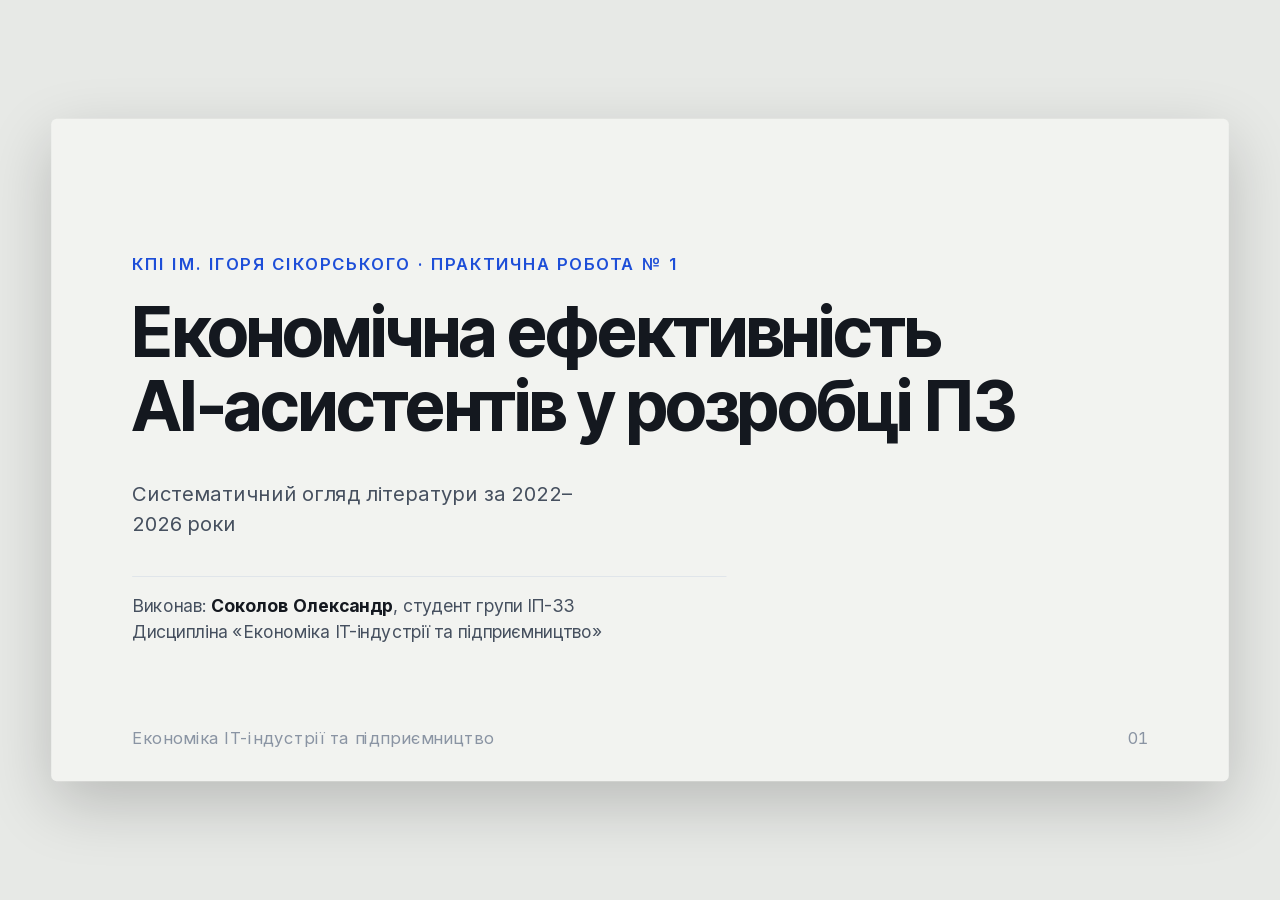
==== labs/01-software-industry-state/docs/deck/index.html @ fb8cca72 "docs(pr1): presentation and speech" ====
<!doctype html>
<html lang="uk">
<head>
<meta charset="utf-8">
<title>Економічна ефективність AI-асистентів у розробці ПЗ – Економіка IT-індустрії та підприємництво</title>
<link rel="stylesheet" href="shared/theme.css">
<style>
  .figure__img { background: #fff; border-radius: 0; }
  .figure__img img { object-fit: contain; }
  .body.fill { flex: 1; min-height: 0; display: flex; }
  .body.fill > * { flex: 1; }
  .cols.split { grid-template-columns: 2.4fr 1fr; }
  .n { color: var(--ink-mute); font-size: .85em; white-space: nowrap; }
  .formula { font-size: 24px; margin: 0 0 8px; }
  .cols > table.tbl { align-self: start; }
  .note { font-size: 16px; color: var(--ink-mute); margin-top: 14px; }
</style>
</head>
<body class="deck">

<!-- 1 -->
<section class="slide slide--cover">
  <p class="eyebrow">КПІ ім. Ігоря Сікорського · Практична робота № 1</p>
  <h1 class="hero">Економічна ефективність<br>AI-асистентів у розробці ПЗ</h1>
  <div class="stack" style="margin-top:40px">
    <p class="lead">Систематичний огляд літератури за 2022–2026 роки</p>
  </div>
  <p class="byline">Виконав: <b>Соколов Олександр</b>, студент групи ІП-33<br>Дисципліна «Економіка IT-індустрії та підприємництво»</p>
  <span class="slide__kicker">Економіка IT-індустрії та підприємництво</span>
  <span class="slide__num"></span>
</section>

<!-- 2 -->
<section class="slide">
  <div class="rule"></div>
  <h1 class="title">Аспект і показники</h1>
  <div class="body">
    <div class="cols">
      <ul class="bullets">
        <li>AI-асистентами користуються 44% розробників у 2023 році і 78% у 2025 році <span class="n">[1, 2]</span></li>
        <li>Основна стаття витрат IT-компанії – зарплата розробників</li>
        <li>Оцінки ефекту від AI в різних дослідженнях сильно відрізняються</li>
      </ul>
      <div class="kv" style="--k:200px">
        <div class="kv__row"><div class="kv__k">Продуктивність</div><div class="kv__v">зміна часу задачі, обсягу роботи</div></div>
        <div class="kv__row"><div class="kv__k">Якість</div><div class="kv__v">вразливості, дефекти, складність</div></div>
        <div class="kv__row"><div class="kv__k">Поширеність</div><div class="kv__v">частка розробників з AI</div></div>
        <div class="kv__row"><div class="kv__k">Вартість</div><div class="kv__v">ціна ліцензії, зарплата</div></div>
        <div class="kv__row"><div class="kv__k">Окупність</div><div class="kv__v">точка беззбитковості</div></div>
      </div>
    </div>
  </div>
  <span class="slide__kicker">Економіка IT-індустрії та підприємництво</span>
  <span class="slide__num"></span>
</section>

<!-- 3 -->
<section class="slide">
  <div class="rule"></div>
  <h1 class="title">Дослідницькі питання</h1>
  <div class="body">
    <div class="kv" style="--k:90px">
      <div class="kv__row"><div class="kv__k">ДП1</div><div class="kv__v">Як AI-асистенти змінюють продуктивність розробників?</div></div>
      <div class="kv__row"><div class="kv__k">ДП2</div><div class="kv__v">Як вони впливають на якість і безпеку коду?</div></div>
      <div class="kv__row"><div class="kv__k">ДП3</div><div class="kv__v">Як змінювались поширеність, довіра і ціни у 2022–2026 роках?</div></div>
      <div class="kv__row"><div class="kv__k">ДП4</div><div class="kv__v">За яких умов AI-асистент окупається?</div></div>
      <div class="kv__row"><div class="kv__k">ДП5</div><div class="kv__v">Чим пояснюється розбіжність оцінок?</div></div>
    </div>
  </div>
  <span class="slide__kicker">Економіка IT-індустрії та підприємництво</span>
  <span class="slide__num"></span>
</section>

<!-- 4 -->
<section class="slide">
  <div class="rule"></div>
  <h1 class="title">Методика</h1>
  <div class="body">
    <div class="cols">
      <ol class="steps">
        <li>Пошук в OpenAlex і arXiv за трьома пошуковими рядками</li>
        <li>Відбір за критеріями: назва, анотація, повний текст</li>
        <li>Оцінка якості досліджень за 5 критеріями, до 5 балів</li>
        <li>Аналіз показників і розрахунок окупності</li>
      </ol>
      <div>
        <table class="tbl">
          <thead><tr><th>Рядок</th><th class="num">OpenAlex</th><th class="num">arXiv</th></tr></thead>
          <tbody>
            <tr><td>S1 продуктивність</td><td class="num">254</td><td class="num">25</td></tr>
            <tr><td>S2 експерименти</td><td class="num">143</td><td class="num">9</td></tr>
            <tr><td>S3 якість коду</td><td class="num">709</td><td class="num">142</td></tr>
            <tr><td>Разом</td><td class="num">1106</td><td class="num">176</td></tr>
          </tbody>
        </table>
        <p class="note">Процедура Кітченхем і Чартерс [3], схема PRISMA 2020 [4]</p>
      </div>
    </div>
  </div>
  <span class="slide__kicker">Економіка IT-індустрії та підприємництво</span>
  <span class="slide__num"></span>
</section>

<!-- 5 -->
<section class="slide">
  <div class="rule"></div>
  <h1 class="title">Результати відбору</h1>
  <div class="body fill">
    <div class="cols split">
      <div class="figure">
        <div class="figure__img"><img src="img/00_blockscheme.png" alt="Схема PRISMA"></div>
        <p class="figure__cap">Схема відбору досліджень</p>
      </div>
      <ul class="bullets">
        <li>843 унікальні публікації</li>
        <li>14 досліджень з пошуку і 4 зі списків літератури</li>
        <li>7 галузевих звітів для річних показників</li>
        <li>Середня оцінка якості 3.8 з 5</li>
      </ul>
    </div>
  </div>
  <span class="slide__kicker">Економіка IT-індустрії та підприємництво</span>
  <span class="slide__num"></span>
</section>

<!-- 6 -->
<section class="slide">
  <div class="rule"></div>
  <h1 class="title">Поширеність AI-інструментів</h1>
  <div class="body fill">
    <div class="cols split">
      <div class="figure">
        <div class="figure__img"><img src="img/02_adoption.png" alt="Поширеність і довіра"></div>
        <p class="figure__cap">Stack Overflow [1, 2, 24], DORA [25, 26], JetBrains [27, 28]</p>
      </div>
      <ul class="bullets">
        <li>У 2025 році AI використовують 78–90% розробників</li>
        <li>Не довіряють точності AI 46% проти 27% у 2023 році</li>
      </ul>
    </div>
  </div>
  <span class="slide__kicker">Економіка IT-індустрії та підприємництво</span>
  <span class="slide__num"></span>
</section>

<!-- 7 -->
<section class="slide">
  <div class="rule"></div>
  <h1 class="title">Вплив на продуктивність</h1>
  <div class="body fill">
    <div class="cols split">
      <div class="figure">
        <div class="figure__img"><img src="img/01_effects.png" alt="Ефекти для продуктивності"></div>
        <p class="figure__cap">Ефект AI-асистентів у включених дослідженнях, %</p>
      </div>
      <ul class="bullets">
        <li>Лабораторні експерименти: від +31 до +56% <span class="n">[8, 11, 22]</span></li>
        <li>Експерименти в компаніях: +21…+26% <span class="n">[14, 17]</span>, у METR −19% <span class="n">[18]</span></li>
        <li>Галузеві звіти: 0…+2% <span class="n">[25, 29]</span></li>
      </ul>
    </div>
  </div>
  <span class="slide__kicker">Економіка IT-індустрії та підприємництво</span>
  <span class="slide__num"></span>
</section>

<!-- 8 -->
<section class="slide">
  <div class="rule"></div>
  <h1 class="title">Чому оцінки відрізняються</h1>
  <div class="body">
    <ul class="bullets">
      <li>Невелика задача з нуля легша за роботу в зрілому проєкті. Метааналіз 23 досліджень: g = 0.33 <span class="n">[39]</span></li>
      <li>Менш досвідчені розробники отримують більший приріст <span class="n">[15, 17]</span></li>
      <li>Ефект з часом слабшає: після переходу на Cursor приріст комітів знизився з 55% до 15% за два місяці <span class="n">[19]</span></li>
      <li>Самооцінка неточна: учасники METR вважали, що працюють на 20% швидше, а насправді працювали на 19% повільніше <span class="n">[18]</span></li>
    </ul>
  </div>
  <span class="slide__kicker">Економіка IT-індустрії та підприємництво</span>
  <span class="slide__num"></span>
</section>

<!-- 9 -->
<section class="slide">
  <div class="rule"></div>
  <h1 class="title">Якість і безпека коду</h1>
  <div class="body">
    <table class="tbl">
      <thead><tr><th>Дослідження</th><th>Показник</th><th class="num">Значення</th></tr></thead>
      <tbody>
        <tr><td>Pearce та ін. [6]</td><td>Програми Copilot з вразливостями</td><td class="num">≈40%</td></tr>
        <tr><td>Perry та ін. [9]</td><td>Безпечні рішення з AI і без AI</td><td class="num">21% і 36%</td></tr>
        <tr><td>He та ін. [19]</td><td>Складність коду після переходу на Cursor</td><td class="num">+41.6%</td></tr>
        <tr><td>Uplevel [29]</td><td>Кількість дефектів у групі з Copilot</td><td class="num">+41%</td></tr>
        <tr><td>DORA [25]</td><td>Стабільність поставок на +25% використання AI</td><td class="num">−7.2%</td></tr>
        <tr><td>Borg та ін. [22]</td><td>Підтримуваність коду</td><td class="num">без змін</td></tr>
      </tbody>
    </table>
  </div>
  <span class="slide__kicker">Економіка IT-індустрії та підприємництво</span>
  <span class="slide__num"></span>
</section>

<!-- 10 -->
<section class="slide">
  <div class="rule"></div>
  <h1 class="title">Розрахунок окупності</h1>
  <div class="body">
    <div class="cols">
      <div>
        <p class="formula">ΔP* = C<sub>інстр</sub> / C<sub>розр</sub> = 19 / 2500 = 0.76%</p>
        <p class="note" style="margin-top:0">Copilot Business [33], медіанна зарплата Middle в Україні [37]</p>
        <ul class="bullets" style="margin-top:24px">
          <li>Ліцензія коштує 0.3–4% зарплати розробника</li>
          <li>Не враховано витрати на дефекти</li>
        </ul>
      </div>
      <table class="tbl">
        <thead><tr><th>Сценарій</th><th class="num">Ефект</th><th class="num">$/міс</th></tr></thead>
        <tbody>
          <tr><td>DORA 2024</td><td class="num">+2.1%</td><td class="num">+33.5</td></tr>
          <tr><td>Song та ін.</td><td class="num">+5.9%</td><td class="num">+128.5</td></tr>
          <tr><td>Cui та ін.</td><td class="num">+26.1%</td><td class="num">+633.5</td></tr>
          <tr><td>METR</td><td class="num">−19%</td><td class="num">−495</td></tr>
        </tbody>
      </table>
    </div>
  </div>
  <span class="slide__kicker">Економіка IT-індустрії та підприємництво</span>
  <span class="slide__num"></span>
</section>

<!-- 11 -->
<section class="slide">
  <div class="rule"></div>
  <h1 class="title">Висновки</h1>
  <div class="body">
    <ol class="steps">
      <li>За 2023–2025 роки частка розробників, які користуються AI, зросла з 44% до 78%, а довіра до результатів знизилась</li>
      <li>В експериментах ефект становить +21…+56%, у реальних проєктах і галузевих звітах він значно менший</li>
      <li>Більшість досліджень якості фіксують більше вразливостей і складніший код</li>
      <li>Ліцензія окупається вже при прирості близько 1%, тому головне – реальний ефект і витрати на якість</li>
    </ol>
  </div>
  <span class="slide__kicker">Економіка IT-індустрії та підприємництво</span>
  <span class="slide__num"></span>
</section>

<!-- 12 -->
<section class="slide">
  <div class="rule"></div>
  <h1 class="title">Основні джерела</h1>
  <div class="body">
    <ol class="srcs" style="--rows:5">
      <li value="2"><b>Stack Overflow</b> Developer Survey 2025</li>
      <li value="6"><b>Pearce H. et al.</b> Asleep at the Keyboard?, 2022</li>
      <li value="8"><b>Peng S. et al.</b> The Impact of AI on Developer Productivity, 2023</li>
      <li value="9"><b>Perry N. et al.</b> Do Users Write More Insecure Code…, 2023</li>
      <li value="17"><b>Cui K. Z. et al.</b> The Effects of Generative AI on High-Skilled Work, 2026</li>
      <li value="18"><b>Becker J. et al.</b> Measuring the Impact of Early-2025 AI…, 2025</li>
      <li value="19"><b>He H. et al.</b> Speed at the Cost of Quality, 2025</li>
      <li value="25"><b>DORA</b> Accelerate State of DevOps Report 2024</li>
      <li value="37"><b>DOU</b> Зарплати розробників – літо 2026</li>
      <li value="39"><b>Maier S. et al.</b> A meta-analysis of the effect of generative AI…, 2026</li>
    </ol>
    <p class="note">Повний список (40 джерел) – у звіті</p>
  </div>
  <span class="slide__kicker">Економіка IT-індустрії та підприємництво</span>
  <span class="slide__num"></span>
</section>

<script src="shared/deck.js"></script>
</body>
</html>
---- labs/01-software-industry-state/docs/deck/shared/theme.css ----
/* Self-hosted Inter — no network fetch at render time. */
@font-face {
  font-family: 'Inter';
  font-style: normal;
  font-weight: 400;
  font-display: swap;
  src: url('fonts/Inter-400-cyrillic-ext.woff2') format('woff2');
  unicode-range: U+0460-052F, U+1C80-1C8A, U+20B4, U+2DE0-2DFF, U+A640-A69F, U+FE2E-FE2F;
}
@font-face {
  font-family: 'Inter';
  font-style: normal;
  font-weight: 400;
  font-display: swap;
  src: url('fonts/Inter-400-cyrillic.woff2') format('woff2');
  unicode-range: U+0301, U+0400-045F, U+0490-0491, U+04B0-04B1, U+2116;
}
@font-face {
  font-family: 'Inter';
  font-style: normal;
  font-weight: 400;
  font-display: swap;
  src: url('fonts/Inter-400-latin-ext.woff2') format('woff2');
  unicode-range: U+0100-02BA, U+02BD-02C5, U+02C7-02CC, U+02CE-02D7, U+02DD-02FF, U+0304, U+0308, U+0329, U+1D00-1DBF, U+1E00-1E9F, U+1EF2-1EFF, U+2020, U+20A0-20AB, U+20AD-20C0, U+2113, U+2C60-2C7F, U+A720-A7FF;
}
@font-face {
  font-family: 'Inter';
  font-style: normal;
  font-weight: 400;
  font-display: swap;
  src: url('fonts/Inter-400-latin.woff2') format('woff2');
  unicode-range: U+0000-00FF, U+0131, U+0152-0153, U+02BB-02BC, U+02C6, U+02DA, U+02DC, U+0304, U+0308, U+0329, U+2000-206F, U+20AC, U+2122, U+2191, U+2193, U+2212, U+2215, U+FEFF, U+FFFD;
}
@font-face {
  font-family: 'Inter';
  font-style: normal;
  font-weight: 500;
  font-display: swap;
  src: url('fonts/Inter-500-cyrillic-ext.woff2') format('woff2');
  unicode-range: U+0460-052F, U+1C80-1C8A, U+20B4, U+2DE0-2DFF, U+A640-A69F, U+FE2E-FE2F;
}
@font-face {
  font-family: 'Inter';
  font-style: normal;
  font-weight: 500;
  font-display: swap;
  src: url('fonts/Inter-500-cyrillic.woff2') format('woff2');
  unicode-range: U+0301, U+0400-045F, U+0490-0491, U+04B0-04B1, U+2116;
}
@font-face {
  font-family: 'Inter';
  font-style: normal;
  font-weight: 500;
  font-display: swap;
  src: url('fonts/Inter-500-latin-ext.woff2') format('woff2');
  unicode-range: U+0100-02BA, U+02BD-02C5, U+02C7-02CC, U+02CE-02D7, U+02DD-02FF, U+0304, U+0308, U+0329, U+1D00-1DBF, U+1E00-1E9F, U+1EF2-1EFF, U+2020, U+20A0-20AB, U+20AD-20C0, U+2113, U+2C60-2C7F, U+A720-A7FF;
}
@font-face {
  font-family: 'Inter';
  font-style: normal;
  font-weight: 500;
  font-display: swap;
  src: url('fonts/Inter-500-latin.woff2') format('woff2');
  unicode-range: U+0000-00FF, U+0131, U+0152-0153, U+02BB-02BC, U+02C6, U+02DA, U+02DC, U+0304, U+0308, U+0329, U+2000-206F, U+20AC, U+2122, U+2191, U+2193, U+2212, U+2215, U+FEFF, U+FFFD;
}
@font-face {
  font-family: 'Inter';
  font-style: normal;
  font-weight: 600;
  font-display: swap;
  src: url('fonts/Inter-600-cyrillic-ext.woff2') format('woff2');
  unicode-range: U+0460-052F, U+1C80-1C8A, U+20B4, U+2DE0-2DFF, U+A640-A69F, U+FE2E-FE2F;
}
@font-face {
  font-family: 'Inter';
  font-style: normal;
  font-weight: 600;
  font-display: swap;
  src: url('fonts/Inter-600-cyrillic.woff2') format('woff2');
  unicode-range: U+0301, U+0400-045F, U+0490-0491, U+04B0-04B1, U+2116;
}
@font-face {
  font-family: 'Inter';
  font-style: normal;
  font-weight: 600;
  font-display: swap;
  src: url('fonts/Inter-600-latin-ext.woff2') format('woff2');
  unicode-range: U+0100-02BA, U+02BD-02C5, U+02C7-02CC, U+02CE-02D7, U+02DD-02FF, U+0304, U+0308, U+0329, U+1D00-1DBF, U+1E00-1E9F, U+1EF2-1EFF, U+2020, U+20A0-20AB, U+20AD-20C0, U+2113, U+2C60-2C7F, U+A720-A7FF;
}
@font-face {
  font-family: 'Inter';
  font-style: normal;
  font-weight: 600;
  font-display: swap;
  src: url('fonts/Inter-600-latin.woff2') format('woff2');
  unicode-range: U+0000-00FF, U+0131, U+0152-0153, U+02BB-02BC, U+02C6, U+02DA, U+02DC, U+0304, U+0308, U+0329, U+2000-206F, U+20AC, U+2122, U+2191, U+2193, U+2212, U+2215, U+FEFF, U+FFFD;
}
@font-face {
  font-family: 'Inter';
  font-style: normal;
  font-weight: 700;
  font-display: swap;
  src: url('fonts/Inter-700-cyrillic-ext.woff2') format('woff2');
  unicode-range: U+0460-052F, U+1C80-1C8A, U+20B4, U+2DE0-2DFF, U+A640-A69F, U+FE2E-FE2F;
}
@font-face {
  font-family: 'Inter';
  font-style: normal;
  font-weight: 700;
  font-display: swap;
  src: url('fonts/Inter-700-cyrillic.woff2') format('woff2');
  unicode-range: U+0301, U+0400-045F, U+0490-0491, U+04B0-04B1, U+2116;
}
@font-face {
  font-family: 'Inter';
  font-style: normal;
  font-weight: 700;
  font-display: swap;
  src: url('fonts/Inter-700-latin-ext.woff2') format('woff2');
  unicode-range: U+0100-02BA, U+02BD-02C5, U+02C7-02CC, U+02CE-02D7, U+02DD-02FF, U+0304, U+0308, U+0329, U+1D00-1DBF, U+1E00-1E9F, U+1EF2-1EFF, U+2020, U+20A0-20AB, U+20AD-20C0, U+2113, U+2C60-2C7F, U+A720-A7FF;
}
@font-face {
  font-family: 'Inter';
  font-style: normal;
  font-weight: 700;
  font-display: swap;
  src: url('fonts/Inter-700-latin.woff2') format('woff2');
  unicode-range: U+0000-00FF, U+0131, U+0152-0153, U+02BB-02BC, U+02C6, U+02DA, U+02DC, U+0304, U+0308, U+0329, U+2000-206F, U+20AC, U+2122, U+2191, U+2193, U+2212, U+2215, U+FEFF, U+FFFD;
}
@font-face {
  font-family: 'Inter Tight';
  font-style: normal;
  font-weight: 500;
  font-display: swap;
  src: url('fonts/InterTight-500-cyrillic-ext.woff2') format('woff2');
  unicode-range: U+0460-052F, U+1C80-1C8A, U+20B4, U+2DE0-2DFF, U+A640-A69F, U+FE2E-FE2F;
}
@font-face {
  font-family: 'Inter Tight';
  font-style: normal;
  font-weight: 500;
  font-display: swap;
  src: url('fonts/InterTight-500-cyrillic.woff2') format('woff2');
  unicode-range: U+0301, U+0400-045F, U+0490-0491, U+04B0-04B1, U+2116;
}
@font-face {
  font-family: 'Inter Tight';
  font-style: normal;
  font-weight: 500;
  font-display: swap;
  src: url('fonts/InterTight-500-latin-ext.woff2') format('woff2');
  unicode-range: U+0100-02BA, U+02BD-02C5, U+02C7-02CC, U+02CE-02D7, U+02DD-02FF, U+0304, U+0308, U+0329, U+1D00-1DBF, U+1E00-1E9F, U+1EF2-1EFF, U+2020, U+20A0-20AB, U+20AD-20C0, U+2113, U+2C60-2C7F, U+A720-A7FF;
}
@font-face {
  font-family: 'Inter Tight';
  font-style: normal;
  font-weight: 500;
  font-display: swap;
  src: url('fonts/InterTight-500-latin.woff2') format('woff2');
  unicode-range: U+0000-00FF, U+0131, U+0152-0153, U+02BB-02BC, U+02C6, U+02DA, U+02DC, U+0304, U+0308, U+0329, U+2000-206F, U+20AC, U+2122, U+2191, U+2193, U+2212, U+2215, U+FEFF, U+FFFD;
}
@font-face {
  font-family: 'Inter Tight';
  font-style: normal;
  font-weight: 600;
  font-display: swap;
  src: url('fonts/InterTight-600-cyrillic-ext.woff2') format('woff2');
  unicode-range: U+0460-052F, U+1C80-1C8A, U+20B4, U+2DE0-2DFF, U+A640-A69F, U+FE2E-FE2F;
}
@font-face {
  font-family: 'Inter Tight';
  font-style: normal;
  font-weight: 600;
  font-display: swap;
  src: url('fonts/InterTight-600-cyrillic.woff2') format('woff2');
  unicode-range: U+0301, U+0400-045F, U+0490-0491, U+04B0-04B1, U+2116;
}
@font-face {
  font-family: 'Inter Tight';
  font-style: normal;
  font-weight: 600;
  font-display: swap;
  src: url('fonts/InterTight-600-latin-ext.woff2') format('woff2');
  unicode-range: U+0100-02BA, U+02BD-02C5, U+02C7-02CC, U+02CE-02D7, U+02DD-02FF, U+0304, U+0308, U+0329, U+1D00-1DBF, U+1E00-1E9F, U+1EF2-1EFF, U+2020, U+20A0-20AB, U+20AD-20C0, U+2113, U+2C60-2C7F, U+A720-A7FF;
}
@font-face {
  font-family: 'Inter Tight';
  font-style: normal;
  font-weight: 600;
  font-display: swap;
  src: url('fonts/InterTight-600-latin.woff2') format('woff2');
  unicode-range: U+0000-00FF, U+0131, U+0152-0153, U+02BB-02BC, U+02C6, U+02DA, U+02DC, U+0304, U+0308, U+0329, U+2000-206F, U+20AC, U+2122, U+2191, U+2193, U+2212, U+2215, U+FEFF, U+FFFD;
}
@font-face {
  font-family: 'Inter Tight';
  font-style: normal;
  font-weight: 700;
  font-display: swap;
  src: url('fonts/InterTight-700-cyrillic-ext.woff2') format('woff2');
  unicode-range: U+0460-052F, U+1C80-1C8A, U+20B4, U+2DE0-2DFF, U+A640-A69F, U+FE2E-FE2F;
}
@font-face {
  font-family: 'Inter Tight';
  font-style: normal;
  font-weight: 700;
  font-display: swap;
  src: url('fonts/InterTight-700-cyrillic.woff2') format('woff2');
  unicode-range: U+0301, U+0400-045F, U+0490-0491, U+04B0-04B1, U+2116;
}
@font-face {
  font-family: 'Inter Tight';
  font-style: normal;
  font-weight: 700;
  font-display: swap;
  src: url('fonts/InterTight-700-latin-ext.woff2') format('woff2');
  unicode-range: U+0100-02BA, U+02BD-02C5, U+02C7-02CC, U+02CE-02D7, U+02DD-02FF, U+0304, U+0308, U+0329, U+1D00-1DBF, U+1E00-1E9F, U+1EF2-1EFF, U+2020, U+20A0-20AB, U+20AD-20C0, U+2113, U+2C60-2C7F, U+A720-A7FF;
}
@font-face {
  font-family: 'Inter Tight';
  font-style: normal;
  font-weight: 700;
  font-display: swap;
  src: url('fonts/InterTight-700-latin.woff2') format('woff2');
  unicode-range: U+0000-00FF, U+0131, U+0152-0153, U+02BB-02BC, U+02C6, U+02DA, U+02DC, U+0304, U+0308, U+0329, U+2000-206F, U+20AC, U+2122, U+2191, U+2193, U+2212, U+2215, U+FEFF, U+FFFD;
}

/* Design tokens */
:root {
  --slide-w: 1280px;
  --slide-h: 720px;

  --ink:        #14181f;
  --ink-soft:   #46505f;
  --ink-mute:   #8a94a3;
  --rule:       #dfe4ea;
  --paper:      #fbfbfa;
  --paper-alt:  #f2f3f0;

  --accent:      #1d4ed8;
  --accent-soft: #e8edfb;
  --accent-deep: #0f2a6b;

  --pad-x: 88px;
  --pad-y: 58px;

  --f-display: 'Inter Tight', 'Inter', -apple-system, BlinkMacSystemFont, 'Helvetica Neue', sans-serif;
  --f-body:    'Inter', -apple-system, BlinkMacSystemFont, 'Helvetica Neue', sans-serif;

  --t-hero: 76px;
  --t-h1:   46px;
  --t-h2:   36px;
  --t-body: 22px;
  --t-cap:  18px;
}

* { box-sizing: border-box; }

html, body {
  margin: 0;
  padding: 0;
  background: #e7e9e6;
  font-family: var(--f-body);
  color: var(--ink);
  -webkit-font-smoothing: antialiased;
}

/* ---------- Slide frame ---------- */
.slide {
  position: relative;
  width: var(--slide-w);
  height: var(--slide-h);
  padding: var(--pad-y) var(--pad-x);
  background: var(--paper);
  overflow: hidden;
  display: flex;
  flex-direction: column;
}

.slide__num {
  position: absolute;
  right: var(--pad-x);
  bottom: 36px;
  font-size: var(--t-cap);
  color: var(--ink-mute);
  font-variant-numeric: tabular-nums;
}

.slide__kicker {
  position: absolute;
  left: var(--pad-x);
  bottom: 36px;
  font-size: var(--t-cap);
  color: var(--ink-mute);
  letter-spacing: 0.04em;
}

/* ---------- Typography ---------- */
.hero {
  font-family: var(--f-display);
  font-size: var(--t-hero);
  font-weight: 700;
  line-height: 1.04;
  letter-spacing: -0.025em;
  margin: 0;
  text-wrap: balance;
}

h1.title {
  font-family: var(--f-display);
  font-size: var(--t-h1);
  font-weight: 680;
  line-height: 1.1;
  letter-spacing: -0.02em;
  margin: 0 0 30px;
  text-wrap: balance;
}

h2.sub {
  font-size: var(--t-h2);
  font-weight: 600;
  line-height: 1.2;
  margin: 0 0 20px;
}

.eyebrow {
  font-size: var(--t-cap);
  font-weight: 600;
  letter-spacing: 0.12em;
  text-transform: uppercase;
  color: var(--accent);
  margin: 0 0 24px;
}

.lead {
  font-size: var(--t-body);
  line-height: 1.5;
  color: var(--ink-soft);
  max-width: 24em;
  margin: 0;
}

.rule {
  width: 72px;
  height: 4px;
  background: var(--accent);
  border-radius: 2px;
  margin: 0 0 32px;
}

/* ---------- Layout helpers ---------- */
.body { flex: 1; min-height: 0; }

.cols {
  display: grid;
  grid-template-columns: 1fr 1fr;
  gap: 56px;
  height: 100%;
}

.cols--wide  { grid-template-columns: 1.4fr 1fr; }
.cols--narrow{ grid-template-columns: 1fr 1.4fr; }

.stack   { display: flex; flex-direction: column; gap: 20px; }
.center  { justify-content: center; }

/* ---------- Lists ---------- */
ul.bullets {
  list-style: none;
  margin: 0;
  padding: 0;
  display: flex;
  flex-direction: column;
  gap: 16px;
}

ul.bullets li {
  position: relative;
  padding-left: 34px;
  font-size: var(--t-body);
  line-height: 1.4;
  color: var(--ink-soft);
}

ul.bullets li::before {
  content: '';
  position: absolute;
  left: 0;
  top: 0.52em;
  width: 10px;
  height: 10px;
  border-radius: 3px;
  background: var(--accent);
}

ul.bullets li strong { color: var(--ink); font-weight: 650; }

ol.steps {
  counter-reset: s;
  list-style: none;
  margin: 0;
  padding: 0;
  display: flex;
  flex-direction: column;
  gap: 16px;
}

ol.steps li {
  counter-increment: s;
  position: relative;
  padding-left: 60px;
  font-size: var(--t-body);
  line-height: 1.42;
  color: var(--ink-soft);
  min-height: 42px;
}

ol.steps li::before {
  content: counter(s);
  position: absolute;
  left: 0;
  top: -2px;
  width: 42px;
  height: 42px;
  border-radius: 50%;
  background: var(--accent-soft);
  color: var(--accent-deep);
  font-weight: 680;
  font-size: 20px;
  display: flex;
  align-items: center;
  justify-content: center;
}

/* ---------- Cards ---------- */
.card {
  background: #fff;
  border: 1px solid var(--rule);
  border-radius: 14px;
  padding: 20px 24px;
}

.card .card__label {
  font-size: var(--t-cap);
  font-weight: 650;
  letter-spacing: 0.06em;
  text-transform: uppercase;
  color: var(--ink-mute);
  margin: 0 0 10px;
}

.card .card__value {
  font-family: var(--f-display);
  font-size: 38px;
  font-weight: 700;
  letter-spacing: -0.02em;
  margin: 0 0 8px;
  color: var(--accent-deep);
}

.card > p { margin: 0; font-size: 18px; line-height: 1.4; color: var(--ink-soft); }

.quote {
  font-family: var(--f-display);
  font-size: 38px;
  font-weight: 500;
  line-height: 1.32;
  letter-spacing: -0.015em;
  margin: 0;
  text-wrap: balance;
}

.quote__src {
  margin-top: 28px;
  font-size: var(--t-cap);
  color: var(--ink-mute);
}

/* ---------- Slide variants ---------- */
.slide--cover   { background: var(--paper-alt); justify-content: center; }
.slide--section { background: var(--accent-deep); color: #fff; justify-content: center; }
.slide--section .hero      { color: #fff; }
.slide--section .eyebrow   { color: #9dbaff; }
.slide--section .slide__num,
.slide--section .slide__kicker { color: rgba(255,255,255,.55); }

/* ---------- Screen presentation mode ---------- */
@media screen {
  body.deck {
    display: flex;
    align-items: center;
    justify-content: center;
    min-height: 100vh;
    overflow: hidden;
  }
  body.deck .slide {
    display: none;
    box-shadow: 0 24px 70px rgba(0,0,0,.20);
    border-radius: 6px;
    transform-origin: center center;
  }
  body.deck .slide.is-active { display: flex; }

  /* contact-sheet review mode: ?all */
  body.deck.show-all { display: block; overflow: auto; padding: 40px; }
  body.deck.show-all .slide { display: flex; margin: 0 auto 40px; }
}

/* ---------- Print / PDF ---------- */
@page { size: 1280px 720px; margin: 0; }

@media print {
  html, body { background: #fff; }
  .slide {
    display: flex !important;
    page-break-after: always;
    break-after: page;
    box-shadow: none;
    border-radius: 0;
    transform: none !important;
  }
  .slide:last-child { page-break-after: auto; break-after: auto; }
}

/* ---------- Inline legal reference ---------- */
.ref {
  display: inline-block;
  font-size: 0.72em;
  font-weight: 600;
  letter-spacing: 0.01em;
  color: var(--accent-deep);
  background: var(--accent-soft);
  border-radius: 5px;
  padding: 0.14em 0.5em;
  margin-left: 0.3em;
  vertical-align: 0.1em;
  white-space: nowrap;
}

.slide--section .ref { background: rgba(255,255,255,.14); color: #cfe0ff; }

/* ---------- Grids of cards ---------- */
.grid {
  display: grid;
  grid-template-columns: repeat(var(--cols, 3), 1fr);
  gap: 20px;
}

.grid .card { padding: 18px 20px; }
.grid .card .card__value { font-size: 32px; margin-bottom: 5px; }
.grid .card > p { font-size: 17px; line-height: 1.38; }

/* ---------- Comparison pair ---------- */
.vs { display: grid; grid-template-columns: 1fr 1fr; gap: 24px; }

.vs__side {
  border: 1px solid var(--rule);
  border-radius: 14px;
  padding: 20px 24px;
  background: #fff;
}

.vs__side--muted { background: var(--paper-alt); }

.vs__head {
  font-family: var(--f-display);
  font-size: 22px;
  font-weight: 650;
  letter-spacing: -0.01em;
  margin: 0 0 14px;
}

.vs__side ul { margin: 0; padding-left: 20px; }
.vs__side li { font-size: 18px; line-height: 1.4; color: var(--ink-soft); margin-bottom: 6px; }

/* ---------- Key/value rows ---------- */
.kv { display: flex; flex-direction: column; gap: 0; }

.kv__row {
  display: grid;
  grid-template-columns: var(--k, 300px) 1fr;
  gap: 28px;
  padding: 9px 0;
  border-bottom: 1px solid var(--rule);
  align-items: baseline;
}

.kv__row:last-child { border-bottom: none; }
.kv__k { font-weight: 650; font-size: 19px; color: var(--ink); }
.kv__v { font-size: 19px; line-height: 1.38; color: var(--ink-soft); }

/* ---------- Table ---------- */
table.tbl { width: 100%; border-collapse: collapse; font-size: 18px; }
table.tbl th {
  text-align: left;
  font-size: var(--t-cap);
  font-weight: 650;
  letter-spacing: 0.06em;
  text-transform: uppercase;
  color: var(--ink-mute);
  padding: 0 14px 12px 0;
  border-bottom: 2px solid var(--rule);
}
table.tbl td {
  padding: 7px 14px 7px 0;
  border-bottom: 1px solid var(--rule);
  color: var(--ink-soft);
}
table.tbl td:first-child { font-weight: 600; color: var(--ink); }
table.tbl .num { text-align: right; font-variant-numeric: tabular-nums; white-space: nowrap; }
table.tbl tr.is-out td { color: var(--ink-mute); }

/* ---------- Source list ---------- */
ol.srcs {
  margin: 0;
  padding-left: 26px;
  display: grid;
  grid-template-columns: 1fr 1fr;
  grid-template-rows: repeat(var(--rows, 5), auto);
  grid-auto-flow: column;
  gap: 12px 44px;
}
ol.srcs li { font-size: 17px; line-height: 1.38; color: var(--ink-soft); }
ol.srcs li b { color: var(--ink); font-weight: 620; }

/* ---------- Full-bleed photo slides ---------- */
.slide--photo {
  position: relative;
  color: #fff;
  background-size: cover;
  background-position: center;
  justify-content: flex-end;
  /* content is bottom-aligned, so leave the footer band clear */
  padding-bottom: 92px;
}

/* Scrim keeps the headline legible over any photo. */
.slide--photo::before {
  content: '';
  position: absolute;
  inset: 0;
  background: linear-gradient(100deg,
    rgba(8,14,30,.93) 0%, rgba(8,14,30,.86) 30%,
    rgba(8,14,30,.58) 62%, rgba(8,14,30,.22) 100%);
}

.slide--photo > *:not(.slide__num):not(.slide__kicker):not(.credit) {
  position: relative;
  z-index: 1;
}
.slide--photo > .slide__num,
.slide--photo > .slide__kicker,
.slide--photo > .credit { z-index: 1; }
.slide--photo .hero    { color: #fff; }
.slide--photo .lead    { color: rgba(255,255,255,.80); }
.slide--photo .eyebrow { color: #9dbaff; }

/* ---------- Cover byline: author and discipline ---------- */
.byline {
  margin: 40px 0 0;
  padding-top: 18px;
  border-top: 1px solid var(--rule);
  max-width: 34em;
  font-size: 19px;
  line-height: 1.5;
  color: var(--ink-soft);
}
.byline b { color: var(--ink); font-weight: 620; }
.slide--photo .byline   { color: rgba(255,255,255,.78); border-top-color: rgba(255,255,255,.28); }
.slide--photo .byline b { color: #fff; }
.slide--photo .slide__num,
.slide--photo .slide__kicker { color: rgba(255,255,255,.55); }

.credit {
  position: absolute;
  right: calc(var(--pad-x) + 52px);
  bottom: 36px;
  z-index: 1;
  font-size: 12px;
  line-height: 1.3;
  text-align: right;
  max-width: 34em;
  color: rgba(255,255,255,.45);
}

.slide:not(.slide--photo) .credit { color: var(--ink-mute); opacity: .8; }

/* ---------- Figures on content slides ---------- */
.figure {
  display: flex;
  flex-direction: column;
  min-height: 0;
}

.figure__img {
  flex: 1;
  min-height: 0;
  border-radius: 12px;
  overflow: hidden;
  background: var(--paper-alt);
}

.figure__img img {
  display: block;
  width: 100%;
  height: 100%;
  object-fit: cover;
}

.figure--portrait .figure__img { flex: none; aspect-ratio: 3 / 4; }
.figure--portrait .figure__img img { object-position: center 18%; }

.figure__cap {
  margin: 9px 0 0;
  font-size: 13px;
  line-height: 1.32;
  color: var(--ink-mute);
}

.figure__cap b { color: var(--ink-soft); font-weight: 620; }

/* ---------- Chart legend ---------- */
.keys {
  display: flex;
  flex-wrap: wrap;
  gap: 6px 20px;
  justify-content: center;
  margin-top: 4px;
}

.key { display: flex; align-items: baseline; gap: 6px; font-size: 16px; }
.key__dot { width: 11px; height: 11px; border-radius: 50%; flex: none; transform: translateY(1px); }
.key__name { font-weight: 620; color: var(--ink); }
.key__num  { font-weight: 700; color: var(--ink); font-variant-numeric: tabular-nums; }
.key__pct  { font-size: 16px; color: var(--ink-mute); font-variant-numeric: tabular-nums; }
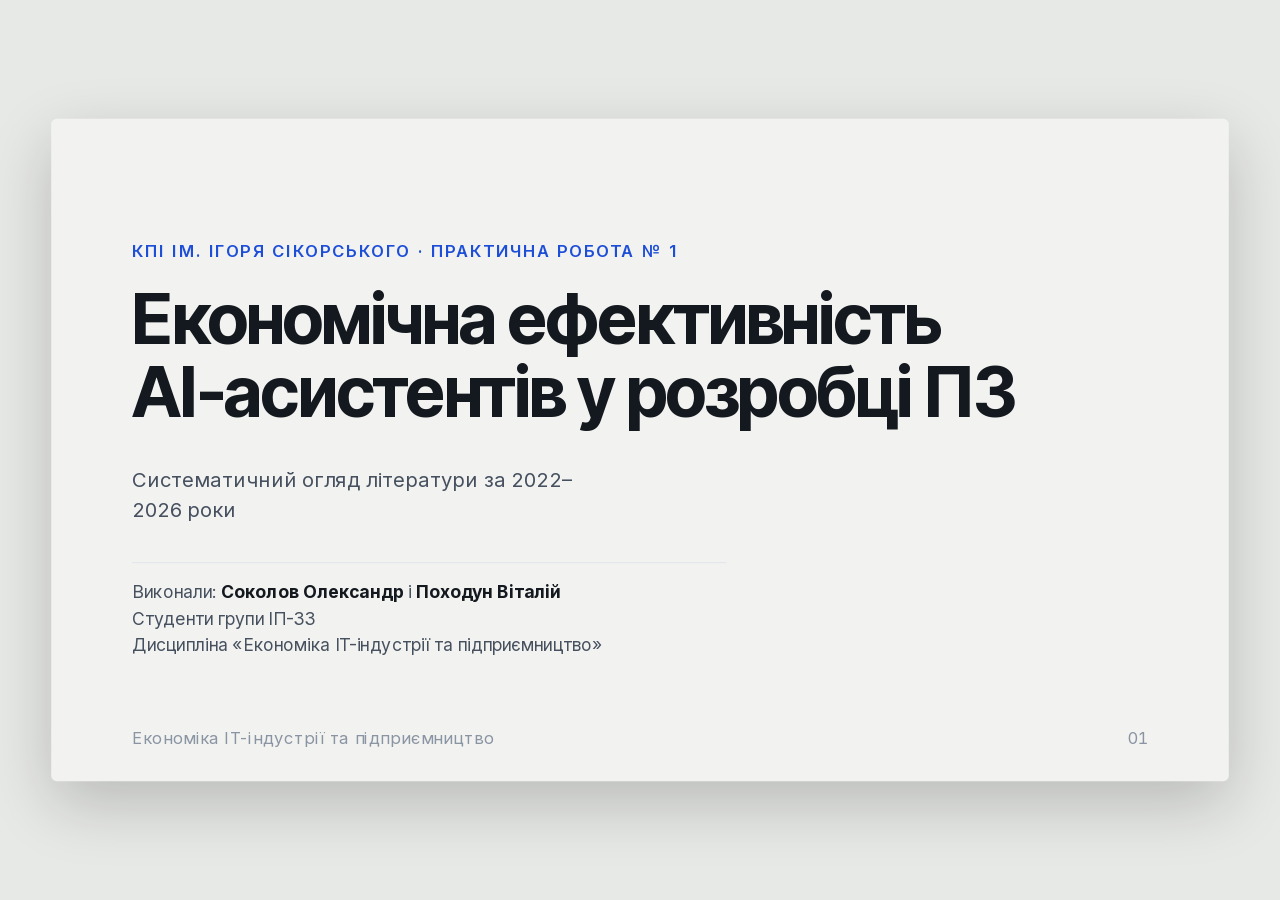
==== commit 325c6045: "feat: add Pokhodun V. O. as co-author, split talks between two speakers Reports list both authors on" ====
--- a/labs/01-software-industry-state/docs/deck/index.html
+++ b/labs/01-software-industry-state/docs/deck/index.html
@@ -25,7 +25,7 @@
   <div class="stack" style="margin-top:40px">
     <p class="lead">Систематичний огляд літератури за 2022–2026 роки</p>
   </div>
-  <p class="byline">Виконав: <b>Соколов Олександр</b>, студент групи ІП-33<br>Дисципліна «Економіка IT-індустрії та підприємництво»</p>
+  <p class="byline">Виконали: <b>Соколов Олександр</b> і <b>Походун Віталій</b><br>Студенти групи ІП-33<br>Дисципліна «Економіка IT-індустрії та підприємництво»</p>
   <span class="slide__kicker">Економіка IT-індустрії та підприємництво</span>
   <span class="slide__num"></span>
 </section>
